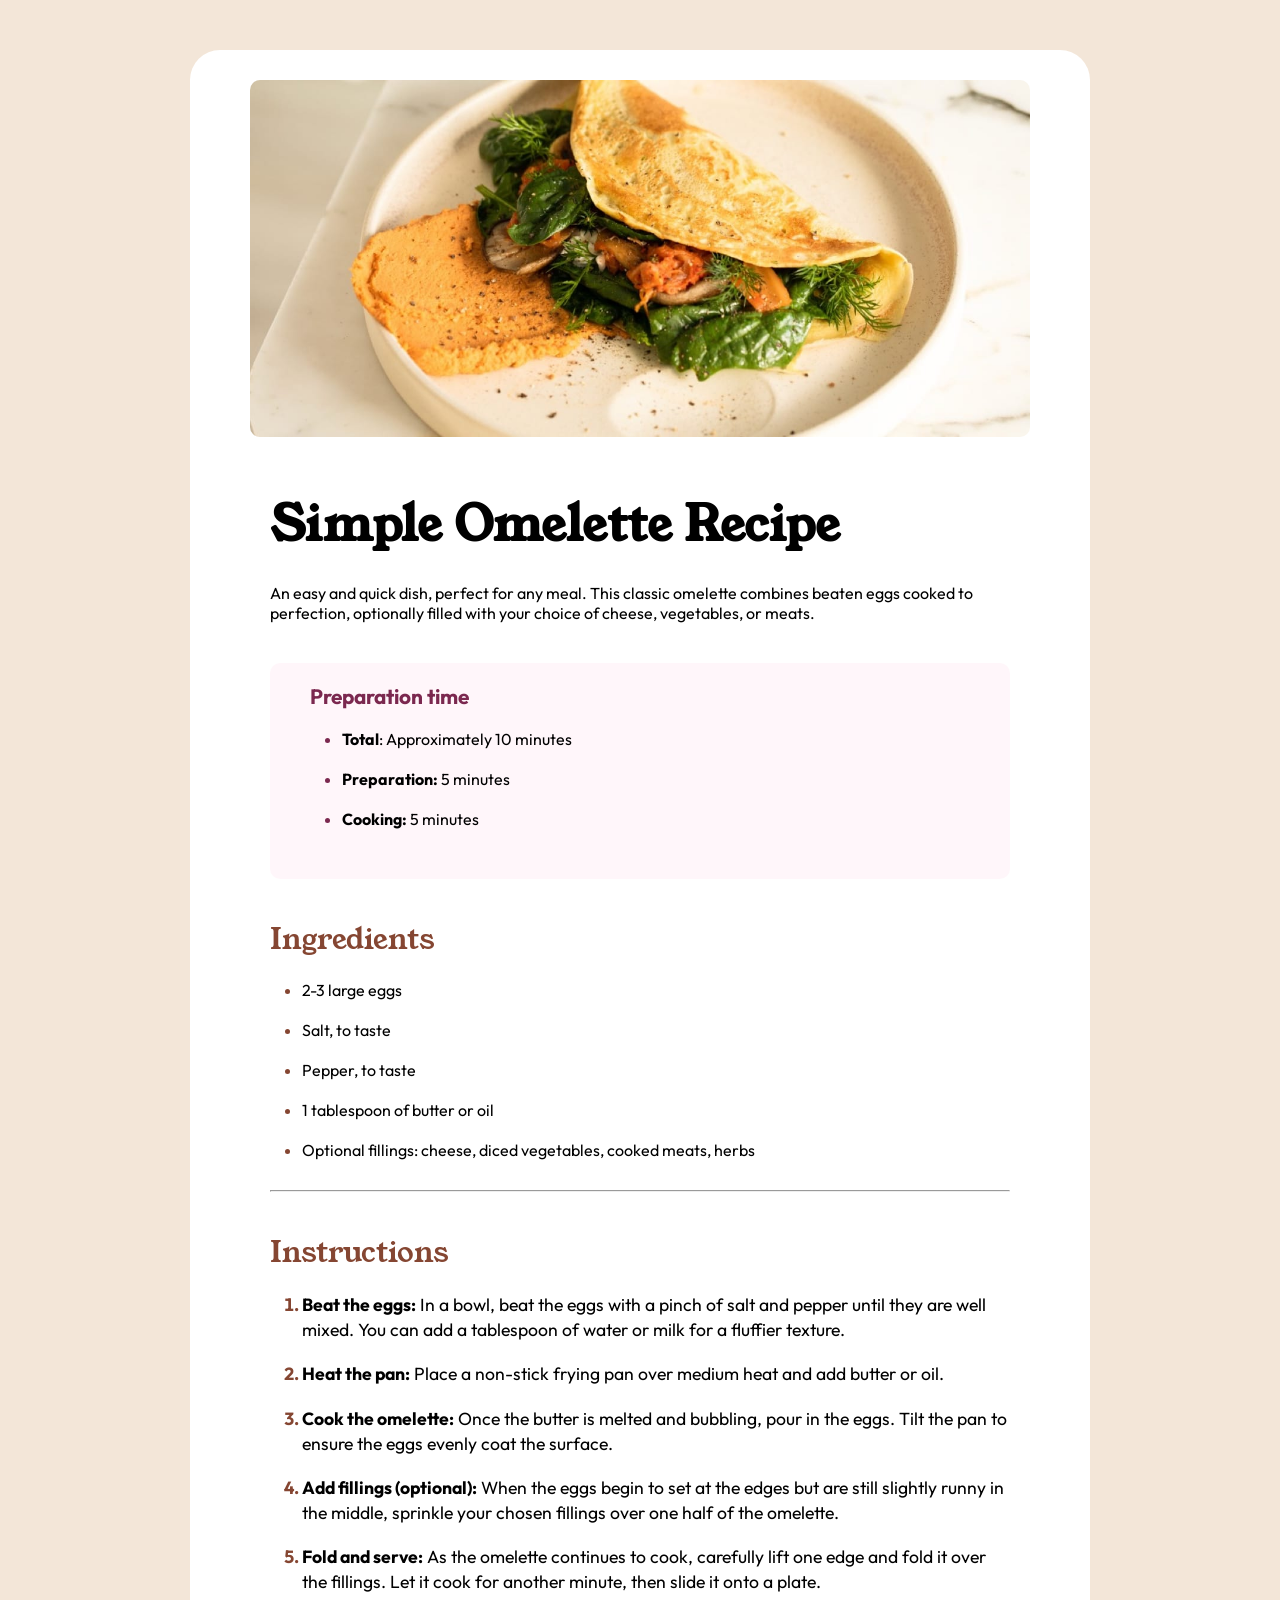
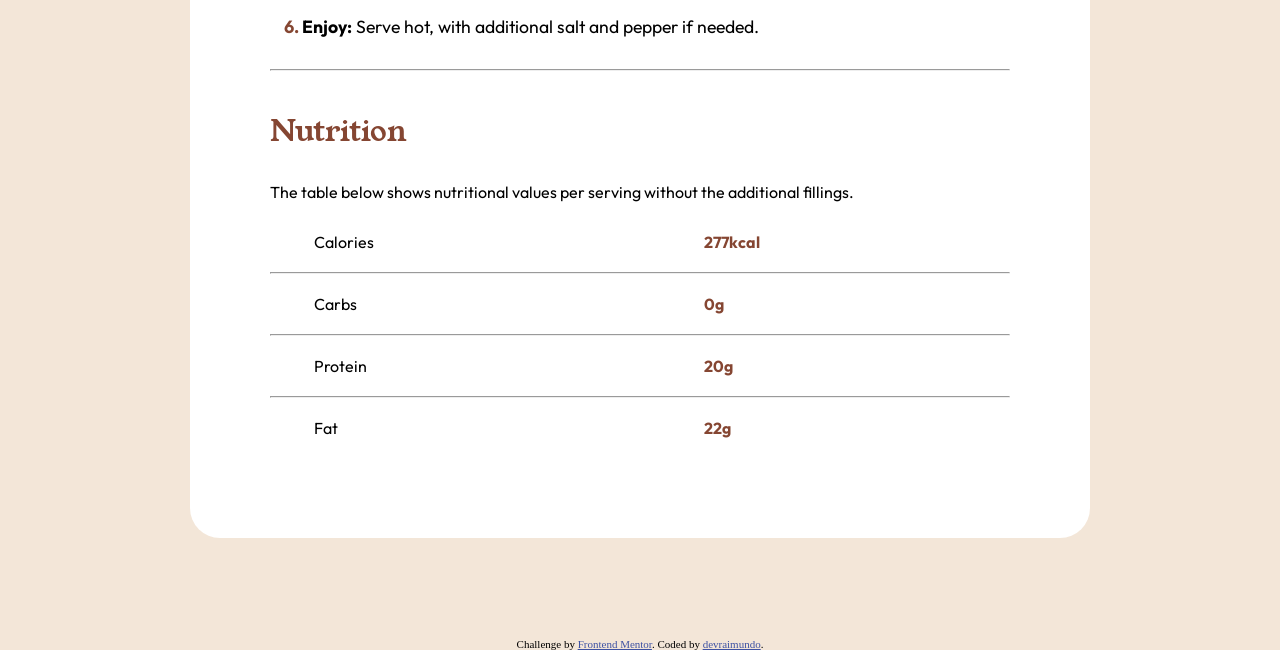
==== Recipe page-frontendmentor/index.html @ f635c3c7 "Name changed from Portuguese to English." ====
<!DOCTYPE html>
<html lang="en">
<head>
  <meta charset="UTF-8">
  <meta name="viewport" content="width=device-width, initial-scale=1.0">
  <link rel="icon" type="image/png" sizes="32x32" href="./assets/images/favicon-32x32.png">
  <title>Frontend Mentor | Recipe page</title>

  <link rel="stylesheet" href="styles/style.css">
  <link rel="stylesheet" href="styles/responsive.css">


  <style>
    .attribution { font-size: 11px; text-align: center; }
    .attribution a { color: hsl(228, 45%, 44%); }
  </style>
</head>
<body>
  <main>
    <article>
        <img src="assets/images/image-omelette.jpeg" alt="Egg image">

        <section class="conteudo">
          <h1>Simple Omelette Recipe</h1>
          <p>
            An easy and quick dish, perfect for any meal. This classic omelette combines beaten eggs cooked
            to perfection, optionally filled with your choice of cheese, vegetables, or meats.
          </p>
            
          <aside class="preparation">
          <h3>Preparation time</h3>
          
          <ul>
            <li><strong>Total</strong>: Approximately 10 minutes</li>
            <li><strong>Preparation:</strong> 5 minutes</li>
            <li><strong>Cooking:</strong> 5 minutes</li>
          </ul>
                </aside>
            
                <section  class="ingredients">
          <h2>Ingredients</h2>
          <ul>
            <li>2-3 large eggs</li>
            <li>Salt, to taste</li>
            <li>Pepper, to taste</li>
            <li>1 tablespoon of butter or oil</li>
            <li>Optional fillings: cheese, diced vegetables, cooked meats, herbs</li>
          </ul>
                </section>
                <hr>
            
                <section  class="instructions">
          <h2>Instructions</h2>
          <ol>
            <li><strong>Beat the eggs:</strong> In a bowl, beat the eggs with a pinch of salt and pepper until they are well mixed.
            You can add a tablespoon of water or milk for a fluffier texture.</li>
            <li><strong>Heat the pan:</strong> Place a non-stick frying pan over medium heat and add butter or oil.</li>
            <li><strong>Cook the omelette:</strong> Once the butter is melted and bubbling, pour in the eggs. Tilt the pan to ensure
            the eggs evenly coat the surface.</li>
            <li><strong>Add fillings (optional):</strong> When the eggs begin to set at the edges but are still slightly runny in the
            middle, sprinkle your chosen fillings over one half of the omelette.</li>
            <li><strong>Fold and serve:</strong> As the omelette continues to cook, carefully lift one edge and fold it over the
            fillings. Let it cook for another minute, then slide it onto a plate.</li>
            <li><strong>Enjoy:</strong> Serve hot, with additional salt and pepper if needed.</li>
          </ol>
                </section>
                <hr>
            
                <section  class="nutrition">
          <h2>Nutrition</h2>
          <p>The table below shows nutritional values per serving without the additional fillings.</p>
          <ul class="list-nutri">
            <li>Calories</li>
            <li><strong><span>277kcal</span></strong></li>
          </ul>
          <hr>
          <ul class="list-nutri">
            <li>Carbs</li>
            <li><strong><span>0g</span></strong></li>
          </ul>
          <hr>
          <ul class="list-nutri">
            <li>Protein</li>
            <li><strong><span>20g</span></strong></li>
          </ul>
          <hr>
          <ul class="list-nutri">
            <li>Fat</li>
            <li><strong><span>22g</span></strong></li>
          </ul>
                </section>
        </section>
    </article>
  </main>
  
  <div class="attribution">
    Challenge by <a href="https://www.frontendmentor.io?ref=challenge" target="_blank">Frontend Mentor</a>. 
    Coded by <a href="https://github.com/devraimundo" target="_blank">devraimundo</a>.
  </div>
</body>
</html>
---- Recipe page-frontendmentor/styles/style.css ----
@charset "UTF-8";

@import url('https://fonts.googleapis.com/css2?family=Outfit:wght@100..900&display=swap');
@import url('https://fonts.googleapis.com/css2?family=Young+Serif&display=swap');

/* Estilização global */
*{
    margin: 0;
    padding: 0;
    box-sizing: border-box;

    h3, p, ul, ol, li, span{
        font-family: Outfit;
    }

    h1, h2{
        font-family: Young Serif;
    }
}

:root{
    --color-1: hsl(14, 45%, 36%);
    --color-2: hsl(332, 51%, 32%);

    --bg-main: hsl(30, 54%, 90%);
}

body{
    background-color: hsl(30, 54%, 90%);
} 

h1{
    font-size: 3rem;
    padding-bottom: .3em;
}

h2{
    color: var(--color-1);
    font-weight: 500;
    font-size: 1.8rem;

    padding: 40px 0 20px 0;
    
}

h3{
    color: var(--color-2);
    padding: 10px 0 10px 0;
}

ul, ol{
    margin-bottom: 10px;
    margin-left: 2em;

    li{
        padding-bottom: 20px;
    }

    li::marker{
        color: var(--color-1);
        font-weight: bold;
    }
}

span{
    color: var(--color-1);
}

p{
    padding: 10px 0 10px 0;
}

/* Estilização article */
article{
    background-color: white;
    border-radius: 30px;
    padding: 60px;
    padding-top: 30px;

    max-width: 50%;
    margin: auto;
    margin-top: 50px;
    margin-bottom: 100px;

    
    img{
        width: 100%;
        margin-bottom: 30px;
        border-radius: 10px;
    }

    aside{
        background-color: hsla(332, 100%, 50%, 0.034);
        padding: 10px 0 30px 40px;
        text-align: start;
        border-radius: 10px;

        margin-top: 30px;

        h3{
            font-size: 1.3rem;
        }


        ul{
            padding: 0;

            li{
                padding: 10px 0 10px 0;

                &::marker{
                    color: var(--color-2);
                }
            }
        }
    }

    .instructions{
        li{
            font-size: 1.1rem;
            line-height: 1.4em;
        }
    }

    .nutrition{
        .list-nutri{
            list-style: none;
            margin: 0;
            display: flex;
            justify-content: space-around;
            padding: 20px 0 0 0;

            li, span{
                flex: 1;
                text-align: start;
                padding-left: 6%;
            }

        }
    }
    
}
---- Recipe page-frontendmentor/styles/responsive.css ----
@charset "UTF-8";

/* Estilização global */
*{
    margin: 0;
    padding: 0;
    box-sizing: border-box;
}

@media screen and (min-width: 320px) and (max-width: 700px){
    article{
        min-width: 100%;
        border-radius: 0;

        padding: 0;
        margin: 0;

        .conteudo{
            padding: 30px;

            h1{
                font-size: 3rem;
            }
        }

        img{
            width: 100%;
            border-radius: 0;
        }
    }
}

@media screen and (min-width: 700px) and (max-width: 1000px){
    article{
        min-width: 80%;
        margin: auto;
        padding: 0;
        
        .conteudo{
            padding: 50px;

            h1{
                font-size: 3rem;
            }
        }
        
        img{
            width: 100%;
            border-radius: 0;
            margin-bottom: 0;
        }
    }
}

@media screen and (min-width: 1000px) and (max-width: 1500px){
    article{
        max-width: 900px;

        .conteudo{
            padding: 20px;
            img{
                width: 100%;
                margin-bottom: 30px;
                border-radius: 10px;
            }
        }
    }
}

@media screen and (min-width: 2000px){
    article{
        max-width: 50%;
    }
}
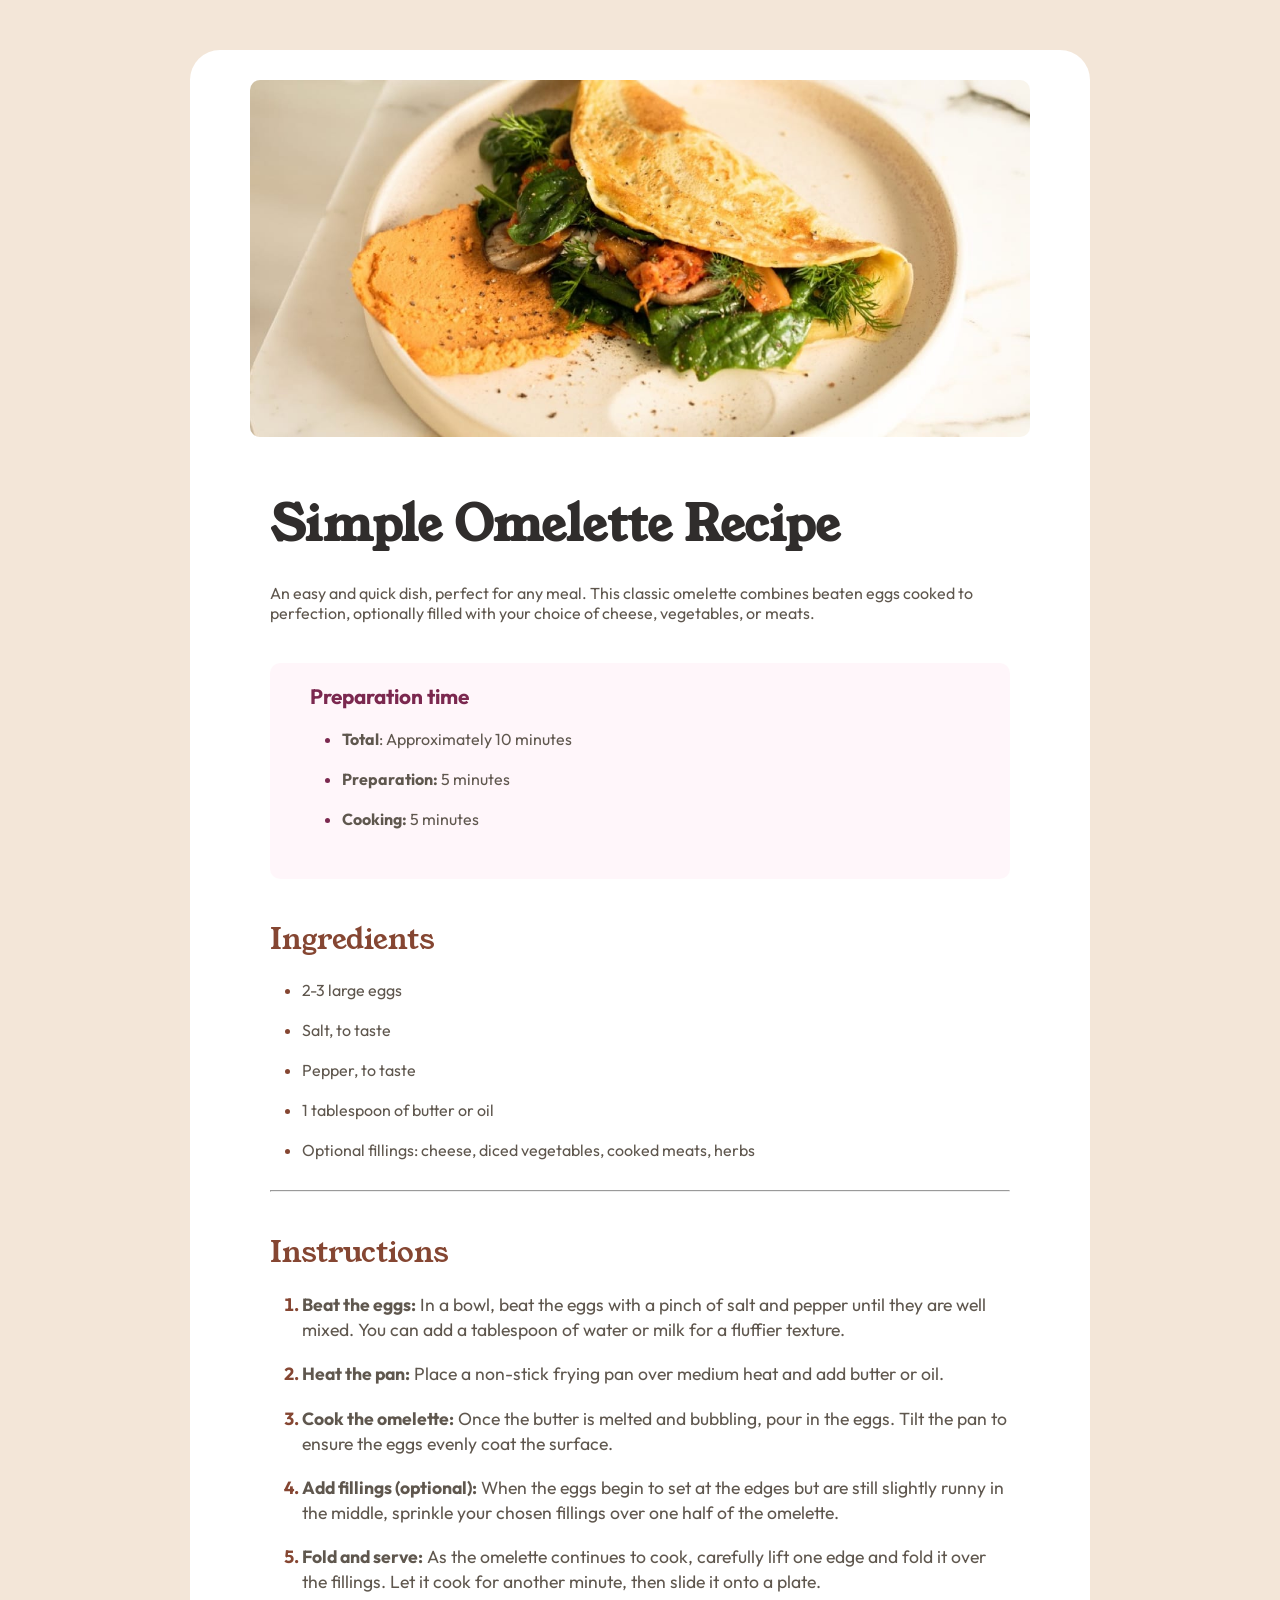
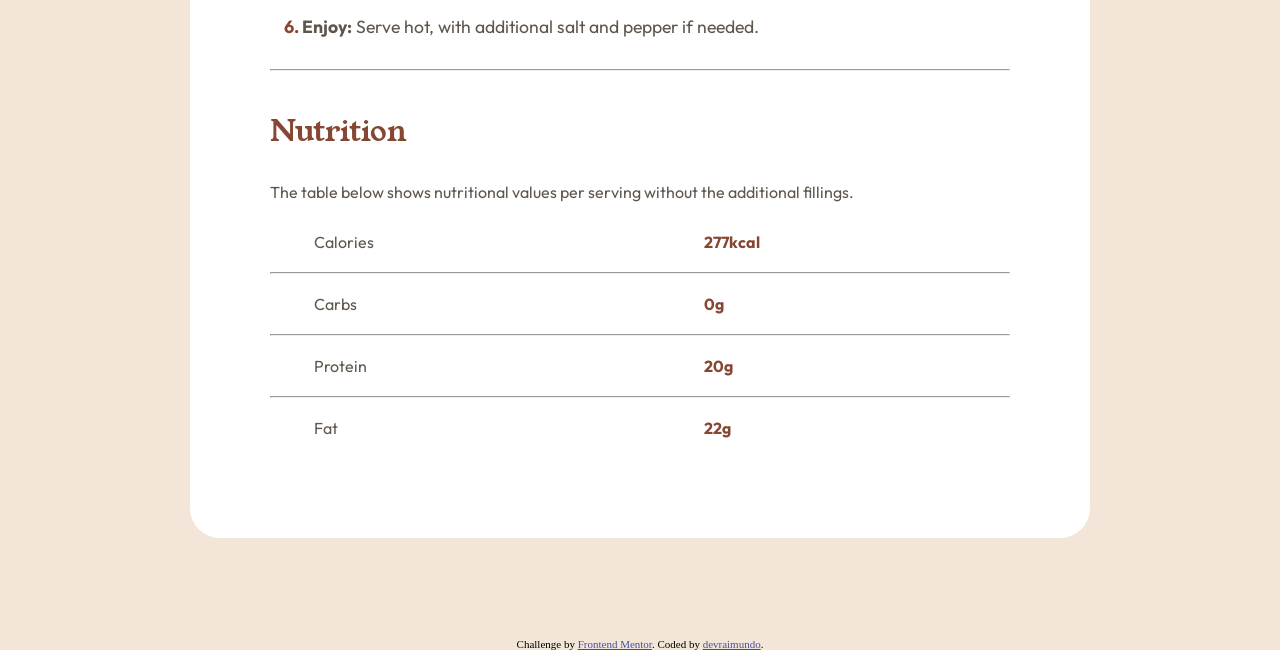
==== commit bf0344ac: "Significant improvements: The "Recipe page-frontendmentor" now follows the core specifications defin" ====
--- a/Recipe page-frontendmentor/index.html
+++ b/Recipe page-frontendmentor/index.html
@@ -28,67 +28,76 @@
           </p>
             
           <aside class="preparation">
-          <h3>Preparation time</h3>
-          
-          <ul>
-            <li><strong>Total</strong>: Approximately 10 minutes</li>
-            <li><strong>Preparation:</strong> 5 minutes</li>
-            <li><strong>Cooking:</strong> 5 minutes</li>
-          </ul>
-                </aside>
+            <h3>Preparation time</h3>
             
-                <section  class="ingredients">
-          <h2>Ingredients</h2>
-          <ul>
-            <li>2-3 large eggs</li>
-            <li>Salt, to taste</li>
-            <li>Pepper, to taste</li>
-            <li>1 tablespoon of butter or oil</li>
-            <li>Optional fillings: cheese, diced vegetables, cooked meats, herbs</li>
-          </ul>
-                </section>
-                <hr>
+            <ul>
+              <li><strong>Total</strong>: Approximately 10 minutes</li>
+              <li><strong>Preparation:</strong> 5 minutes</li>
+              <li><strong>Cooking:</strong> 5 minutes</li>
+            </ul>
+          </aside>
             
-                <section  class="instructions">
-          <h2>Instructions</h2>
-          <ol>
-            <li><strong>Beat the eggs:</strong> In a bowl, beat the eggs with a pinch of salt and pepper until they are well mixed.
-            You can add a tablespoon of water or milk for a fluffier texture.</li>
-            <li><strong>Heat the pan:</strong> Place a non-stick frying pan over medium heat and add butter or oil.</li>
-            <li><strong>Cook the omelette:</strong> Once the butter is melted and bubbling, pour in the eggs. Tilt the pan to ensure
-            the eggs evenly coat the surface.</li>
-            <li><strong>Add fillings (optional):</strong> When the eggs begin to set at the edges but are still slightly runny in the
-            middle, sprinkle your chosen fillings over one half of the omelette.</li>
-            <li><strong>Fold and serve:</strong> As the omelette continues to cook, carefully lift one edge and fold it over the
-            fillings. Let it cook for another minute, then slide it onto a plate.</li>
-            <li><strong>Enjoy:</strong> Serve hot, with additional salt and pepper if needed.</li>
-          </ol>
-                </section>
-                <hr>
+          <section  class="ingredients">
+            <h2>Ingredients</h2>
+            <ul>
+              <li>2-3 large eggs</li>
+              <li>Salt, to taste</li>
+              <li>Pepper, to taste</li>
+              <li>1 tablespoon of butter or oil</li>
+              <li>Optional fillings: cheese, diced vegetables, cooked meats, herbs</li>
+            </ul>
+          </section>
+          <hr>
             
-                <section  class="nutrition">
-          <h2>Nutrition</h2>
-          <p>The table below shows nutritional values per serving without the additional fillings.</p>
-          <ul class="list-nutri">
-            <li>Calories</li>
-            <li><strong><span>277kcal</span></strong></li>
-          </ul>
+          <section  class="instructions">
+            <h2>Instructions</h2>
+            <ol>
+              <li><strong>Beat the eggs:</strong> In a bowl, beat the eggs with a pinch of salt and pepper until they are well mixed.
+              You can add a tablespoon of water or milk for a fluffier texture.</li>
+
+              <li><strong>Heat the pan:</strong> Place a non-stick frying pan over medium heat and add butter or oil.</li>
+
+              <li><strong>Cook the omelette:</strong> Once the butter is melted and bubbling, pour in the eggs. Tilt the pan to ensure
+              the eggs evenly coat the surface.</li>
+
+              <li><strong>Add fillings (optional):</strong> When the eggs begin to set at the edges but are still slightly runny in the
+              middle, sprinkle your chosen fillings over one half of the omelette.</li>
+
+              <li><strong>Fold and serve:</strong> As the omelette continues to cook, carefully lift one edge and fold it over the
+              fillings. Let it cook for another minute, then slide it onto a plate.</li>
+
+              <li><strong>Enjoy:</strong> Serve hot, with additional salt and pepper if needed.</li>
+            </ol>
+          </section>
           <hr>
-          <ul class="list-nutri">
-            <li>Carbs</li>
-            <li><strong><span>0g</span></strong></li>
-          </ul>
-          <hr>
-          <ul class="list-nutri">
-            <li>Protein</li>
-            <li><strong><span>20g</span></strong></li>
-          </ul>
-          <hr>
-          <ul class="list-nutri">
-            <li>Fat</li>
-            <li><strong><span>22g</span></strong></li>
-          </ul>
-                </section>
+            
+          <section  class="nutrition">
+            <h2>Nutrition</h2>
+            <p>The table below shows nutritional values per serving without the additional fillings.</p>
+            
+            <ul class="list-nutri">
+              <li>Calories</li>
+              <li><strong><span>277kcal</span></strong></li>
+            </ul>
+            <hr>
+
+            <ul class="list-nutri">
+              <li>Carbs</li>
+              <li><strong><span>0g</span></strong></li>
+            </ul>
+            <hr>
+
+            <ul class="list-nutri">
+              <li>Protein</li>
+              <li><strong><span>20g</span></strong></li>
+            </ul>
+            <hr>
+
+            <ul class="list-nutri">
+              <li>Fat</li>
+              <li><strong><span>22g</span></strong></li>
+            </ul>
+          </section>
         </section>
     </article>
   </main>
--- a/Recipe page-frontendmentor/styles/style.css
+++ b/Recipe page-frontendmentor/styles/style.css
@@ -21,6 +21,8 @@
 :root{
     --color-1: hsl(14, 45%, 36%);
     --color-2: hsl(332, 51%, 32%);
+    --color-3: hsl(24, 5%, 18%);
+    --color-4: hsl(30, 10%, 34%);
 
     --bg-main: hsl(30, 54%, 90%);
 }
@@ -32,6 +34,8 @@
 h1{
     font-size: 3rem;
     padding-bottom: .3em;
+    color: var(--color-3);
+
 }
 
 h2{
@@ -51,6 +55,7 @@
 ul, ol{
     margin-bottom: 10px;
     margin-left: 2em;
+    color: var(--color-4);
 
     li{
         padding-bottom: 20px;
@@ -68,6 +73,7 @@
 
 p{
     padding: 10px 0 10px 0;
+    color: var(--color-4);
 }
 
 /* Estilização article */
--- a/Recipe page-frontendmentor/styles/responsive.css
+++ b/Recipe page-frontendmentor/styles/responsive.css
@@ -19,7 +19,7 @@
             padding: 30px;
 
             h1{
-                font-size: 3rem;
+                font-size: clamp(2rem, 8vw, 3rem);
             }
         }
 
@@ -58,6 +58,7 @@
 
         .conteudo{
             padding: 20px;
+            
             img{
                 width: 100%;
                 margin-bottom: 30px;
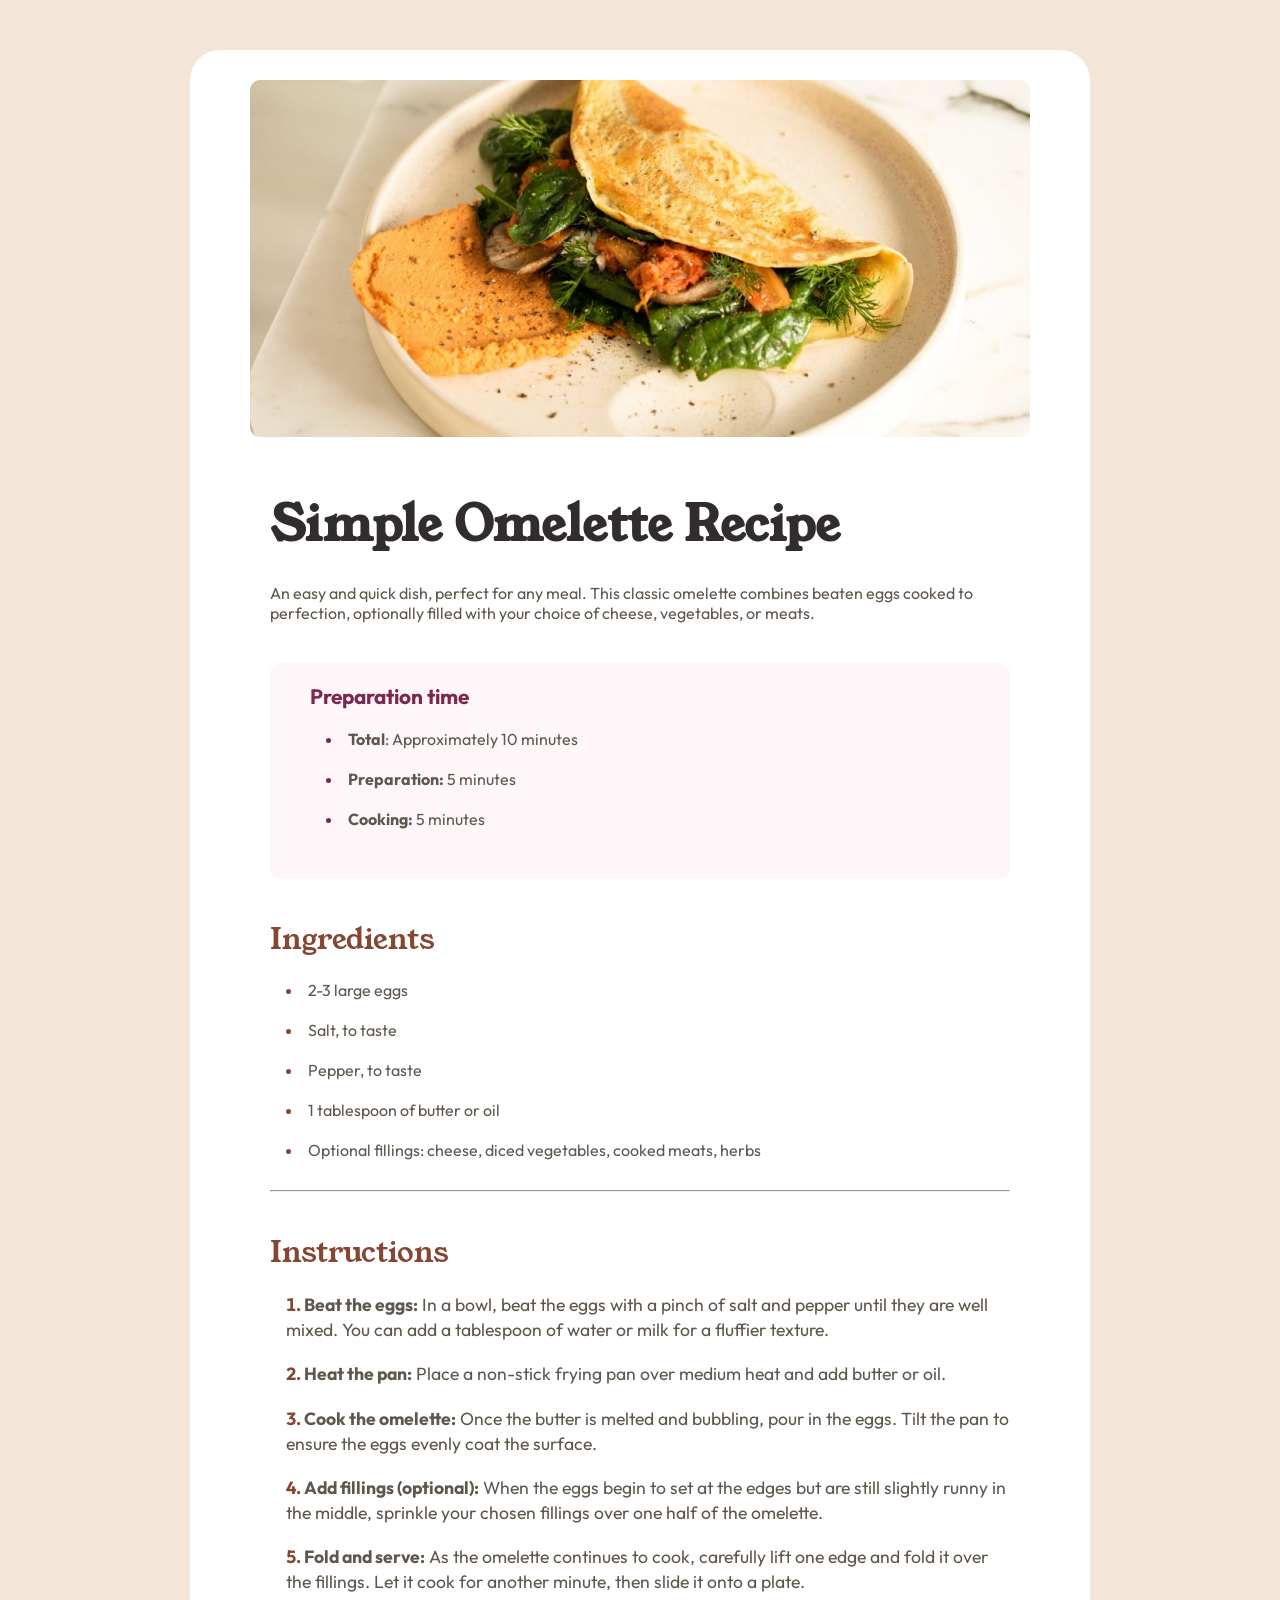
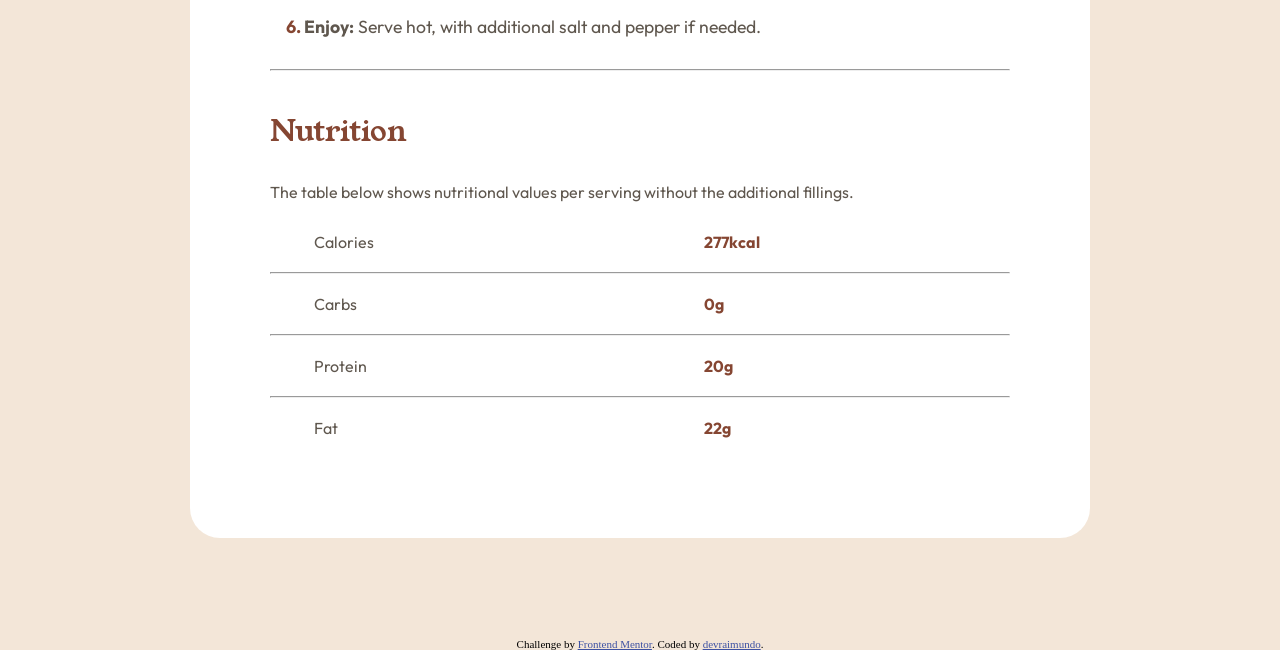
==== commit f75d993c: "small improvements" ====
--- a/Recipe page-frontendmentor/index.html
+++ b/Recipe page-frontendmentor/index.html
@@ -8,7 +8,6 @@
 
   <link rel="stylesheet" href="styles/style.css">
   <link rel="stylesheet" href="styles/responsive.css">
-
 
   <style>
     .attribution { font-size: 11px; text-align: center; }
@@ -32,7 +31,9 @@
             
             <ul>
               <li><strong>Total</strong>: Approximately 10 minutes</li>
+
               <li><strong>Preparation:</strong> 5 minutes</li>
+
               <li><strong>Cooking:</strong> 5 minutes</li>
             </ul>
           </aside>
@@ -41,9 +42,13 @@
             <h2>Ingredients</h2>
             <ul>
               <li>2-3 large eggs</li>
+
               <li>Salt, to taste</li>
+
               <li>Pepper, to taste</li>
+
               <li>1 tablespoon of butter or oil</li>
+              
               <li>Optional fillings: cheese, diced vegetables, cooked meats, herbs</li>
             </ul>
           </section>
--- a/Recipe page-frontendmentor/styles/style.css
+++ b/Recipe page-frontendmentor/styles/style.css
@@ -3,7 +3,7 @@
 @import url('https://fonts.googleapis.com/css2?family=Outfit:wght@100..900&display=swap');
 @import url('https://fonts.googleapis.com/css2?family=Young+Serif&display=swap');
 
-/* Estilização global */
+/* global styling */
 *{
     margin: 0;
     padding: 0;
@@ -37,7 +37,6 @@
     color: var(--color-3);
 
 }
-
 h2{
     color: var(--color-1);
     font-weight: 500;
@@ -46,7 +45,6 @@
     padding: 40px 0 20px 0;
     
 }
-
 h3{
     color: var(--color-2);
     padding: 10px 0 10px 0;
@@ -54,16 +52,18 @@
 
 ul, ol{
     margin-bottom: 10px;
-    margin-left: 2em;
+    margin-left: 1em;
     color: var(--color-4);
 
     li{
         padding-bottom: 20px;
-    }
+        list-style-position: inside;
 
-    li::marker{
-        color: var(--color-1);
-        font-weight: bold;
+        &::marker{
+            color: var(--color-1);
+            font-weight: bold;
+
+        }
     }
 }
 
@@ -76,7 +76,7 @@
     color: var(--color-4);
 }
 
-/* Estilização article */
+/* article styling */
 article{
     background-color: white;
     border-radius: 30px;
@@ -88,7 +88,6 @@
     margin-top: 50px;
     margin-bottom: 100px;
 
-    
     img{
         width: 100%;
         margin-bottom: 30px;
@@ -98,7 +97,6 @@
     aside{
         background-color: hsla(332, 100%, 50%, 0.034);
         padding: 10px 0 30px 40px;
-        text-align: start;
         border-radius: 10px;
 
         margin-top: 30px;
@@ -109,8 +107,6 @@
 
 
         ul{
-            padding: 0;
-
             li{
                 padding: 10px 0 10px 0;
 
@@ -138,11 +134,8 @@
 
             li, span{
                 flex: 1;
-                text-align: start;
                 padding-left: 6%;
             }
-
         }
     }
-    
 }
--- a/Recipe page-frontendmentor/styles/responsive.css
+++ b/Recipe page-frontendmentor/styles/responsive.css
@@ -7,7 +7,7 @@
     box-sizing: border-box;
 }
 
-@media screen and (min-width: 320px) and (max-width: 700px){
+@media screen and (max-width: 700px){
     article{
         min-width: 100%;
         border-radius: 0;
@@ -27,6 +27,10 @@
             width: 100%;
             border-radius: 0;
         }
+
+        aside{
+            padding: 10px 0 30px 20px;
+        }
     }
 }
 
@@ -38,10 +42,6 @@
         
         .conteudo{
             padding: 50px;
-
-            h1{
-                font-size: 3rem;
-            }
         }
         
         img{
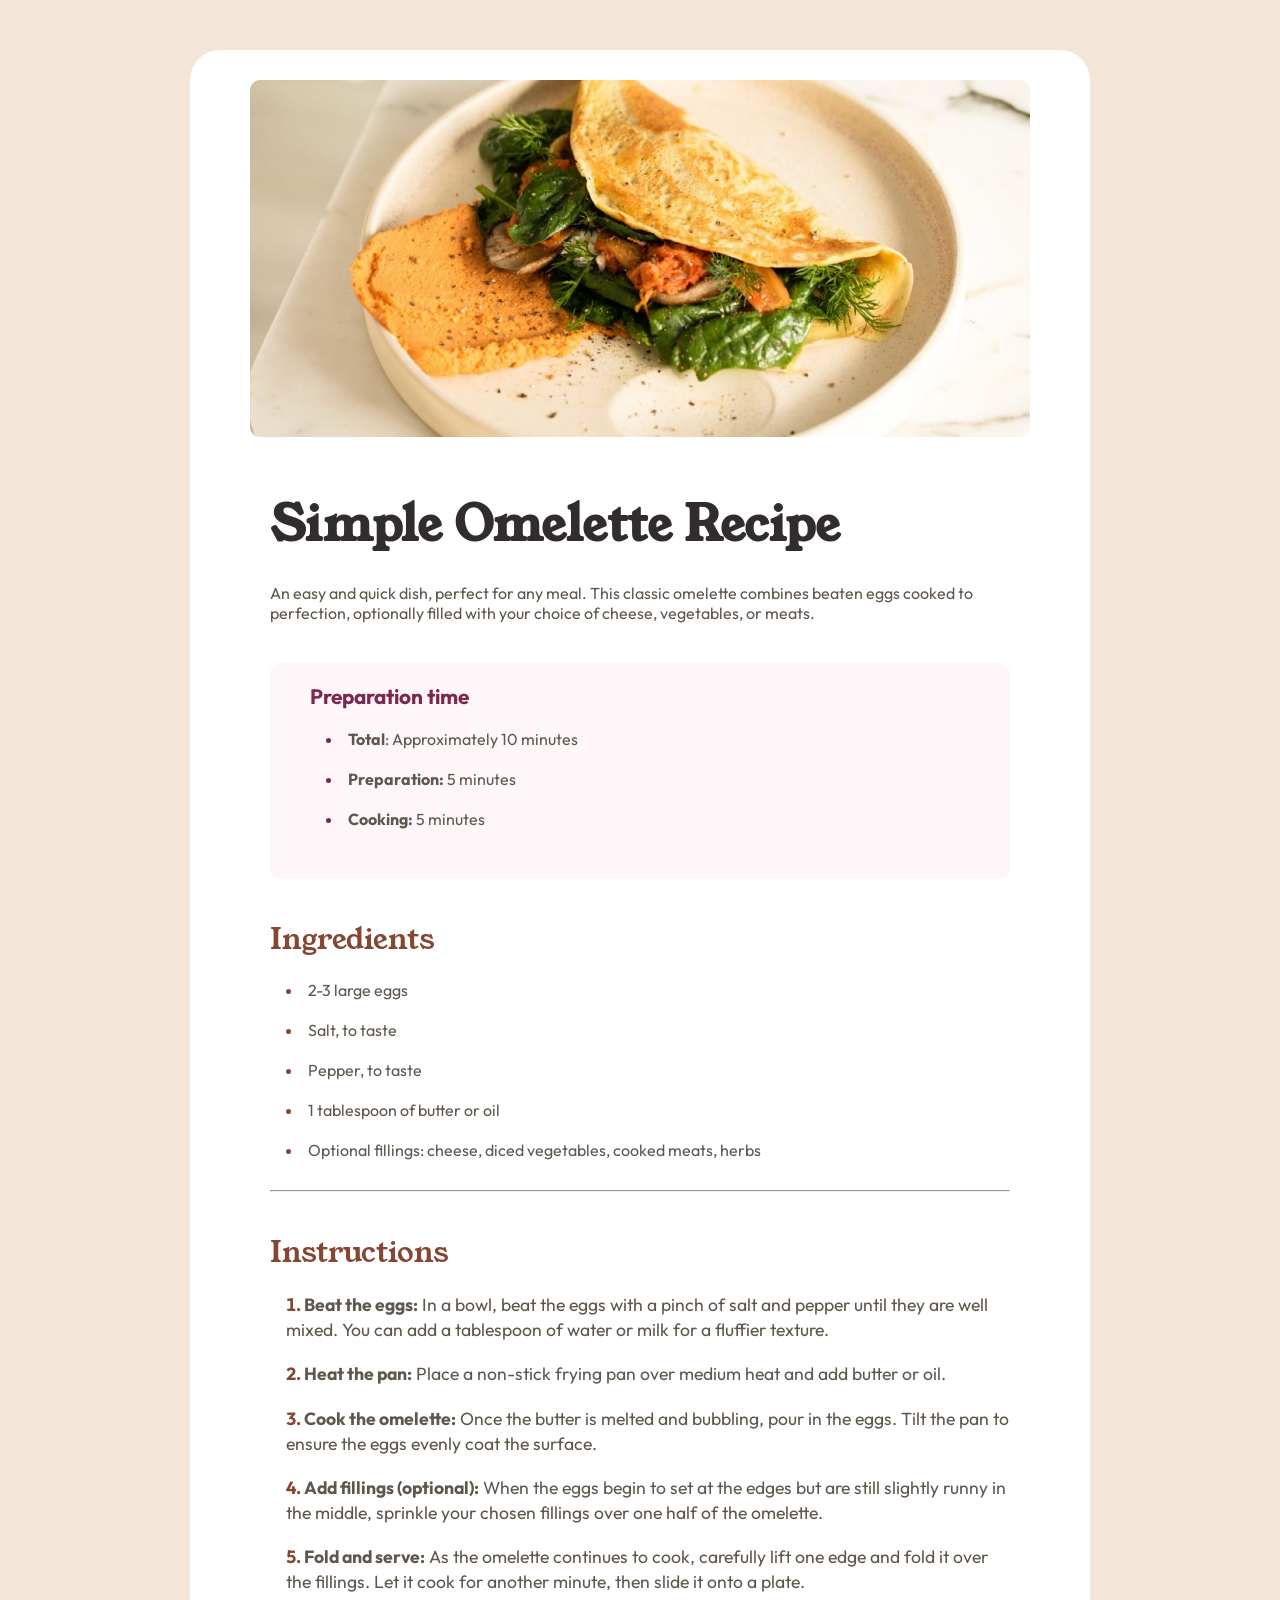
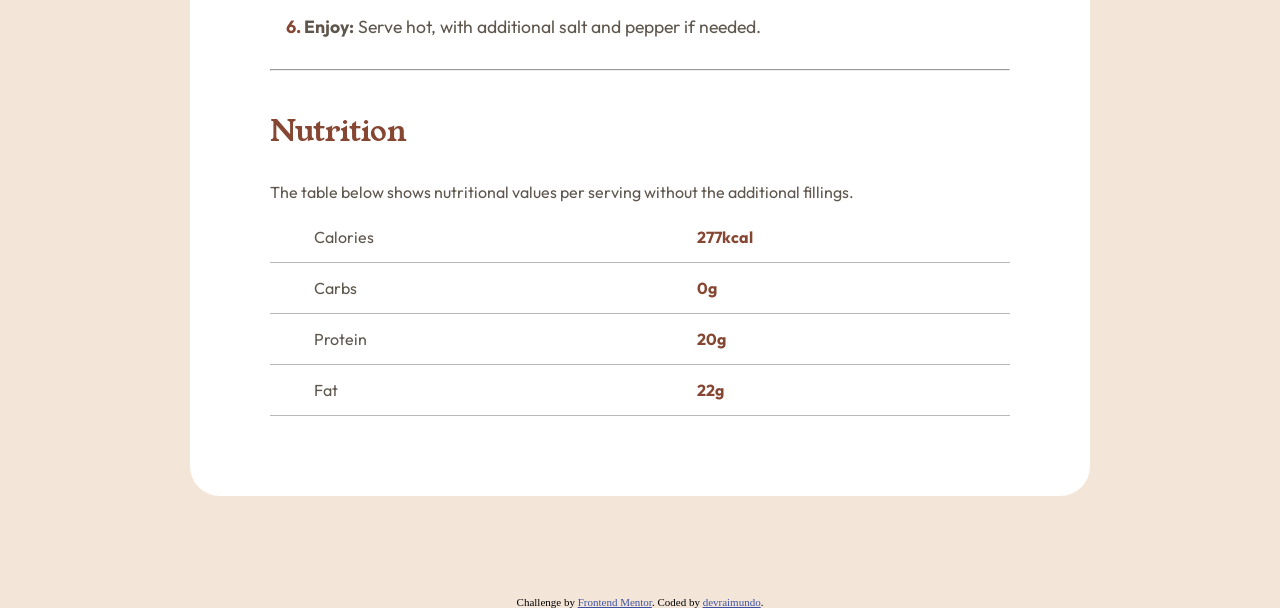
==== commit 9fe8be91: "Refactor HTML semantics and improve layout accessibility" ====
--- a/Recipe page-frontendmentor/index.html
+++ b/Recipe page-frontendmentor/index.html
@@ -14,6 +14,7 @@
     .attribution a { color: hsl(228, 45%, 44%); }
   </style>
 </head>
+
 <body>
   <main>
     <article>
@@ -26,8 +27,8 @@
             to perfection, optionally filled with your choice of cheese, vegetables, or meats.
           </p>
             
-          <aside class="preparation">
-            <h3>Preparation time</h3>
+          <div class="preparation">
+            <h2>Preparation time</h2>
             
             <ul>
               <li><strong>Total</strong>: Approximately 10 minutes</li>
@@ -36,10 +37,11 @@
 
               <li><strong>Cooking:</strong> 5 minutes</li>
             </ul>
-          </aside>
+          </div>
             
           <section  class="ingredients">
             <h2>Ingredients</h2>
+
             <ul>
               <li>2-3 large eggs</li>
 
@@ -56,6 +58,7 @@
             
           <section  class="instructions">
             <h2>Instructions</h2>
+
             <ol>
               <li><strong>Beat the eggs:</strong> In a bowl, beat the eggs with a pinch of salt and pepper until they are well mixed.
               You can add a tablespoon of water or milk for a fluffier texture.</li>
@@ -79,30 +82,30 @@
           <section  class="nutrition">
             <h2>Nutrition</h2>
             <p>The table below shows nutritional values per serving without the additional fillings.</p>
-            
-            <ul class="list-nutri">
-              <li>Calories</li>
-              <li><strong><span>277kcal</span></strong></li>
-            </ul>
-            <hr>
 
-            <ul class="list-nutri">
-              <li>Carbs</li>
-              <li><strong><span>0g</span></strong></li>
-            </ul>
-            <hr>
+            <table>
+              <tr>
+                <td>Calories</td>
+                <td><strong><span>277kcal</span></strong></td>
+              </tr>
+              
+              <tr>
+                <td>Carbs</td>
+                <td><strong><span>0g</span></strong></td>
+              </tr>
 
-            <ul class="list-nutri">
-              <li>Protein</li>
-              <li><strong><span>20g</span></strong></li>
-            </ul>
-            <hr>
+              <tr>
+                <td>Protein</td>
+                <td><strong><span>20g</span></strong></td>
+              </tr>
 
-            <ul class="list-nutri">
-              <li>Fat</li>
-              <li><strong><span>22g</span></strong></li>
-            </ul>
+              <tr>
+                <td>Fat</td>
+                <td><strong><span>22g</span></strong></td>
+              </tr>
+            </table>
           </section>
+
         </section>
     </article>
   </main>
--- a/Recipe page-frontendmentor/styles/style.css
+++ b/Recipe page-frontendmentor/styles/style.css
@@ -9,7 +9,7 @@
     padding: 0;
     box-sizing: border-box;
 
-    h3, p, ul, ol, li, span{
+    p, ul, ol, li, span, tr{
         font-family: Outfit;
     }
 
@@ -45,10 +45,6 @@
     padding: 40px 0 20px 0;
     
 }
-h3{
-    color: var(--color-2);
-    padding: 10px 0 10px 0;
-}
 
 ul, ol{
     margin-bottom: 10px;
@@ -76,6 +72,10 @@
     color: var(--color-4);
 }
 
+tr{
+    color: var(--color-4);
+}
+
 /* article styling */
 article{
     background-color: white;
@@ -83,7 +83,7 @@
     padding: 60px;
     padding-top: 30px;
 
-    max-width: 50%;
+    max-width: min(50%, 70rem);
     margin: auto;
     margin-top: 50px;
     margin-bottom: 100px;
@@ -94,17 +94,21 @@
         border-radius: 10px;
     }
 
-    aside{
+    .preparation{
         background-color: hsla(332, 100%, 50%, 0.034);
         padding: 10px 0 30px 40px;
         border-radius: 10px;
 
         margin-top: 30px;
 
-        h3{
+        h2{
+            color: var(--color-2);
             font-size: 1.3rem;
+            font-family: Outfit;
+            font-weight: bold;
+
+            padding: 10px 0 10px 0;
         }
-
 
         ul{
             li{
@@ -125,17 +129,18 @@
     }
 
     .nutrition{
-        .list-nutri{
-            list-style: none;
-            margin: 0;
-            display: flex;
-            justify-content: space-around;
-            padding: 20px 0 0 0;
+        table{
+            width: 100%;
+            border-collapse: collapse;
+            
+            tr {
+                border-bottom: .1px solid rgb(184, 184, 184);
 
-            li, span{
-                flex: 1;
-                padding-left: 6%;
+                td {
+                    padding: 15px 0;
+                    padding-left: 6%;
+                }
             }
         }
-    }
+    }    
 }
--- a/Recipe page-frontendmentor/styles/responsive.css
+++ b/Recipe page-frontendmentor/styles/responsive.css
@@ -66,10 +66,4 @@
             }
         }
     }
-}
-
-@media screen and (min-width: 2000px){
-    article{
-        max-width: 50%;
-    }
 }
